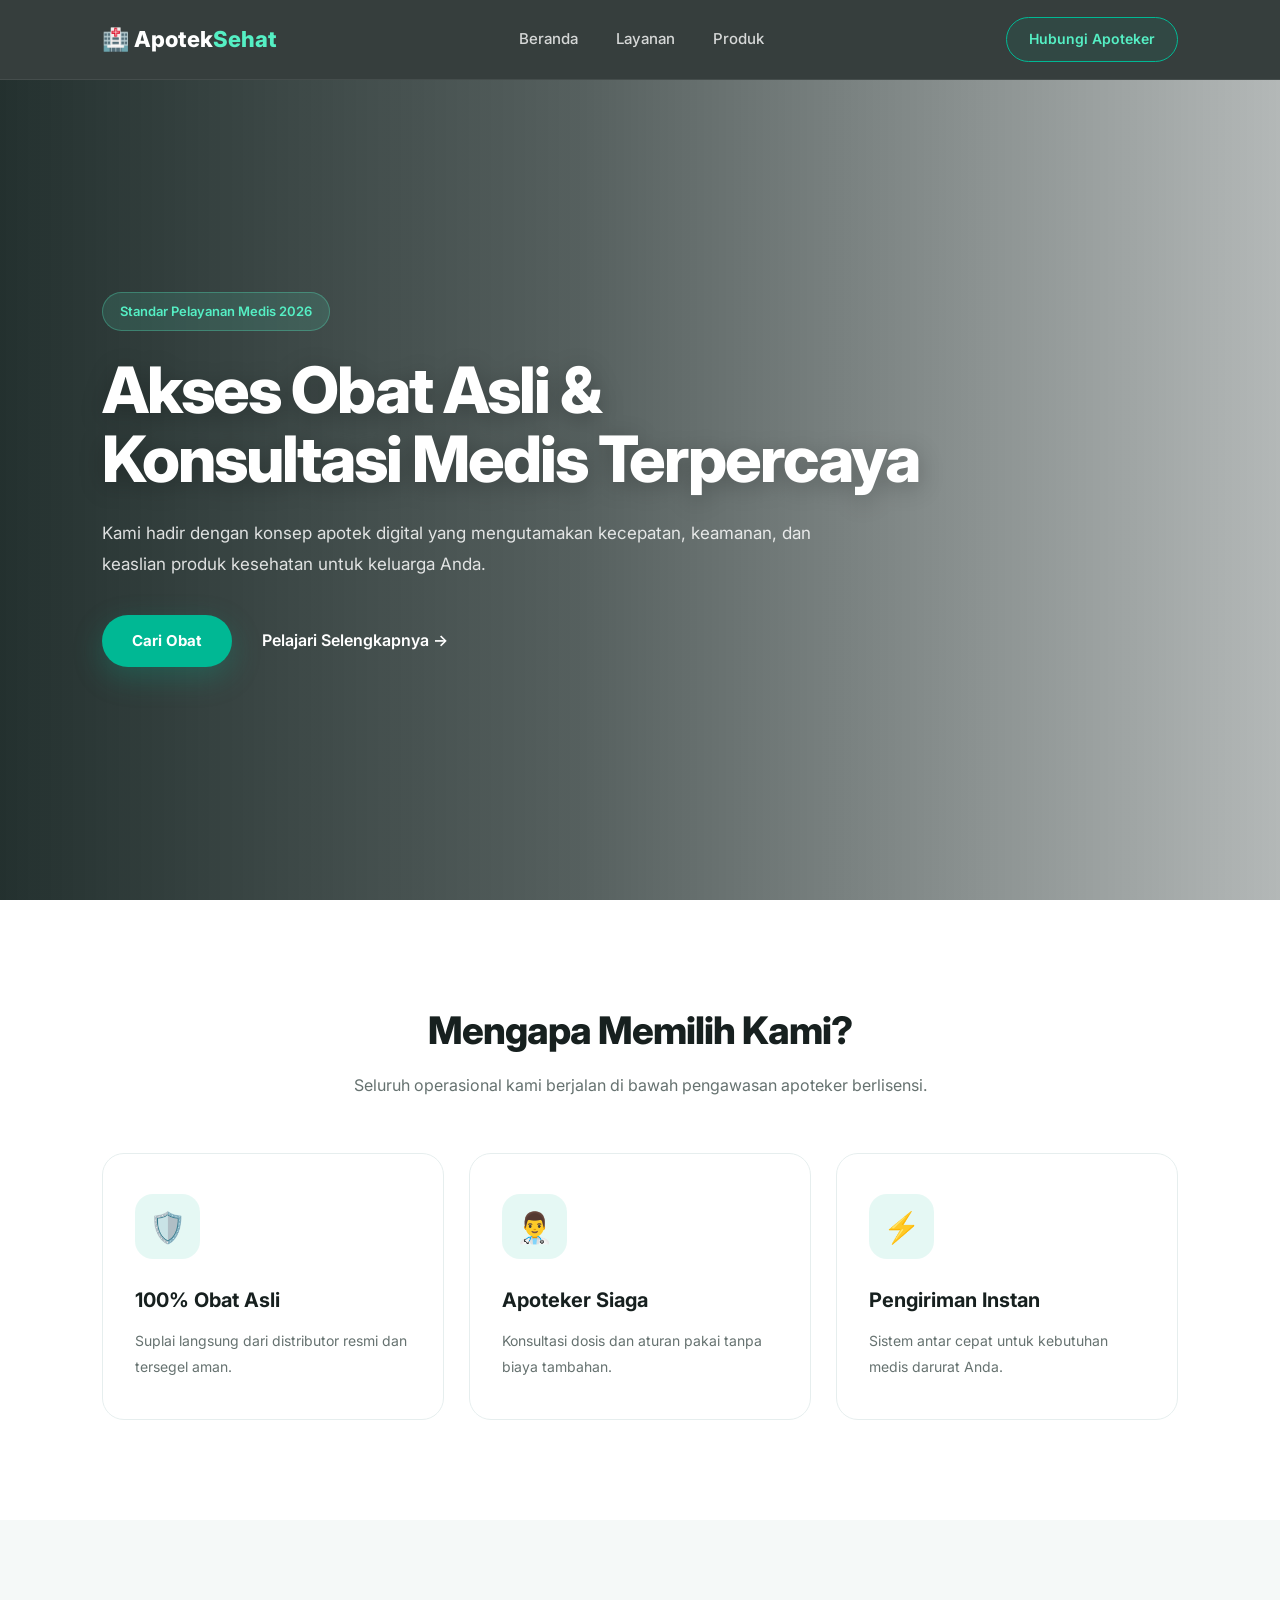
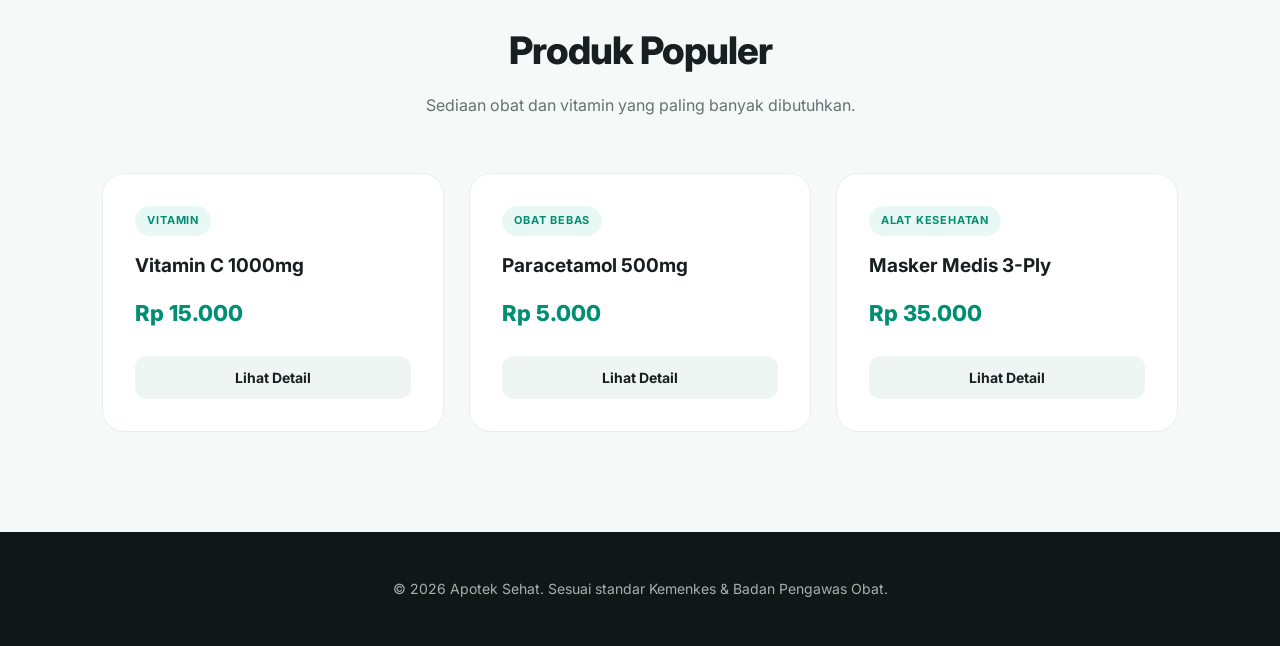
==== HTML/index.html @ 162c8055 "update" ====
<!doctype html>
<html lang="id">
  <head>
    <meta charset="UTF-8" />
    <meta name="viewport" content="width=device-width, initial-scale=1.0" />

    <title>Apotek Sehat - Solusi Medis Modern</title>

    <!-- Animate.css -->
    <link
      rel="stylesheet"
      href="https://cdnjs.cloudflare.com/ajax/libs/animate.css/4.1.1/animate.min.css"
    />

    <!-- CSS Lokal -->
    <link rel="stylesheet" href="/CSS/style.css" />
  </head>

  <body>

    <!-- ========================= -->
    <!-- NAVBAR -->
    <!-- ========================= -->

    <header class="animate__animated animate__fadeInDown">

      <div class="header-content">

        <!-- Logo -->
        <div class="logo">
          🏥 Apotek<span>Sehat</span>
        </div>

        <!-- Menu -->
        <nav>
          <a href="#home">Beranda</a>
          <a href="#layanan">Layanan</a>
          <a href="#produk">Produk</a>
        </nav>

        <!-- Tombol Kontak -->
        <div class="cta-header">
          <a href="#kontak" class="btn-secondary">
            Hubungi Apoteker
          </a>
        </div>

      </div>

    </header>


    <!-- ========================= -->
    <!-- HERO -->
    <!-- ========================= -->

    <section id="home" class="hero">

      <!-- Video Background -->
      <video
        autoplay
        muted
        loop
        playsinline
        class="hero-video"
      >
        <source
          src="/assets/Dokter-video.mp4"
          type="video/mp4"
        />

        Browser Anda tidak mendukung video.
      </video>


      <!-- Overlay agar tulisan mudah dibaca -->
      <div class="hero-overlay"></div>


      <!-- Isi Hero -->
      <div class="hero-content animate__animated animate__fadeInLeft">

        <!-- Badge -->
        <span class="badge">
          Standar Pelayanan Medis 2026
        </span>


        <!-- Judul -->
        <h1>
          Akses Obat Asli &<br />
          Konsultasi Medis Terpercaya
        </h1>


        <!-- Deskripsi -->
        <p>
          Kami hadir dengan konsep apotek digital yang mengutamakan
          kecepatan, keamanan, dan keaslian produk kesehatan untuk
          keluarga Anda.
        </p>


        <!-- Tombol -->
        <div class="hero-buttons">

          <a href="#produk" class="btn-primary">
            Cari Obat
          </a>

          <a href="#layanan" class="btn-link">
            Pelajari Selengkapnya →
          </a>

        </div>

      </div>

    </section>


    <!-- ========================= -->
    <!-- LAYANAN -->
    <!-- ========================= -->

    <section id="layanan" class="features">

      <div class="section-title">

        <h2>
          Mengapa Memilih Kami?
        </h2>

        <p>
          Seluruh operasional kami berjalan di bawah pengawasan
          apoteker berlisensi.
        </p>

      </div>


      <div class="feature-grid">

        <!-- Card 1 -->
        <div class="feature-card">

          <div class="icon">
            🛡️
          </div>

          <h3>
            100% Obat Asli
          </h3>

          <p>
            Suplai langsung dari distributor resmi dan
            tersegel aman.
          </p>

        </div>


        <!-- Card 2 -->
        <div class="feature-card">

          <div class="icon">
            👨‍⚕️
          </div>

          <h3>
            Apoteker Siaga
          </h3>

          <p>
            Konsultasi dosis dan aturan pakai tanpa biaya
            tambahan.
          </p>

        </div>


        <!-- Card 3 -->
        <div class="feature-card">

          <div class="icon">
            ⚡
          </div>

          <h3>
            Pengiriman Instan
          </h3>

          <p>
            Sistem antar cepat untuk kebutuhan medis
            darurat Anda.
          </p>

        </div>

      </div>

    </section>


    <!-- ========================= -->
    <!-- PRODUK -->
    <!-- ========================= -->

    <section id="produk" class="products">

      <div class="section-title">

        <h2>
          Produk Populer
        </h2>

        <p>
          Sediaan obat dan vitamin yang paling banyak
          dibutuhkan.
        </p>

      </div>


      <div class="product-grid">

        <!-- Produk 1 -->
        <div class="product-card">

          <span class="category">
            Vitamin
          </span>

          <h3>
            Vitamin C 1000mg
          </h3>

          <p class="price">
            Rp 15.000
          </p>

          <button class="btn-product">
            Lihat Detail
          </button>

        </div>


        <!-- Produk 2 -->
        <div class="product-card">

          <span class="category">
            Obat Bebas
          </span>

          <h3>
            Paracetamol 500mg
          </h3>

          <p class="price">
            Rp 5.000
          </p>

          <button class="btn-product">
            Lihat Detail
          </button>

        </div>


        <!-- Produk 3 -->
        <div class="product-card">

          <span class="category">
            Alat Kesehatan
          </span>

          <h3>
            Masker Medis 3-Ply
          </h3>

          <p class="price">
            Rp 35.000
          </p>

          <button class="btn-product">
            Lihat Detail
          </button>

        </div>

      </div>

    </section>


    <!-- ========================= -->
    <!-- FOOTER -->
    <!-- ========================= -->

    <footer id="kontak">

      <div class="footer-content">

        <p>
          &copy; 2026 Apotek Sehat.
          Sesuai standar Kemenkes & Badan Pengawas Obat.
        </p>

      </div>

    </footer>


    <!-- JavaScript Lokal -->
    <script src="/JS/script.js"></script>

  </body>
</html>
---- CSS/style.css ----
/* =========================================================
   GOOGLE FONT
   ========================================================= */

@import url('https://fonts.googleapis.com/css2?family=Inter:wght@400;500;600;700;800&display=swap');


/* =========================================================
   RESET
   ========================================================= */

* {
    margin: 0;
    padding: 0;
    box-sizing: border-box;
}

html {
    scroll-behavior: smooth;
}

body {
    font-family: 'Inter', sans-serif;
    background: #ffffff;
    color: #202729;
    line-height: 1.6;
    overflow-x: hidden;
}


/* =========================================================
   VARIABLE WARNA
   ========================================================= */

:root {
    --primary: #00b894;
    --primary-dark: #008f73;
    --primary-light: #55efc4;

    --dark: #17201f;
    --text: #273130;
    --text-light: #667270;

    --white: #ffffff;
    --bg-light: #f5f9f8;
    --border: #e6eeee;

    --shadow: 0 15px 40px rgba(0, 0, 0, 0.08);
}


/* =========================================================
   SELECTION TEXT
   ========================================================= */

::selection {
    background: var(--primary);
    color: white;
}


/* =========================================================
   NAVBAR
   ========================================================= */

header {
    position: sticky;
    top: 0;
    width: 100%;
    height: 80px;

    z-index: 1000;

    background: rgba(10, 20, 19, 0.82);

    backdrop-filter: blur(15px);
    -webkit-backdrop-filter: blur(15px);

    border-bottom: 1px solid rgba(255, 255, 255, 0.08);

    display: flex;
    align-items: center;
}


/* Isi navbar */

.header-content {
    width: 100%;

    display: flex;
    align-items: center;
    justify-content: space-between;

    padding: 0 8%;
}


/* =========================================================
   LOGO
   ========================================================= */

.logo {
    font-size: 22px;
    font-weight: 800;

    color: white;

    display: flex;
    align-items: center;

    white-space: nowrap;

    transition: 0.3s ease;
}

.logo span {
    color: var(--primary-light);
}

.logo:hover {
    transform: translateY(-2px);
}


/* =========================================================
   NAV MENU
   ========================================================= */

nav {
    display: flex;
    align-items: center;
    gap: 10px;
}

nav a {
    position: relative;

    color: rgba(255, 255, 255, 0.8);

    text-decoration: none;

    font-size: 15px;
    font-weight: 500;

    padding: 8px 14px;

    transition: 0.3s ease;
}


/* Garis bawah ketika hover */

nav a::after {
    content: "";

    position: absolute;

    left: 50%;
    bottom: 0;

    width: 0;
    height: 2px;

    background: var(--primary-light);

    transform: translateX(-50%);

    transition: 0.3s ease;
}

nav a:hover {
    color: white;
}

nav a:hover::after {
    width: 70%;
}


/* =========================================================
   TOMBOL HUBUNGI APOTEKER
   ========================================================= */

.btn-secondary {
    display: inline-block;

    border: 1px solid var(--primary);

    color: var(--primary-light);

    padding: 10px 22px;

    border-radius: 50px;

    text-decoration: none;

    font-size: 14px;
    font-weight: 600;

    background: rgba(0, 184, 148, 0.08);

    transition: all 0.3s ease;
}

.btn-secondary:hover {
    background: var(--primary);

    color: white;

    transform: translateY(-2px);

    box-shadow: 0 8px 20px rgba(0, 184, 148, 0.25);
}


/* =========================================================
   HERO
   ========================================================= */

.hero {
    position: relative;

    min-height: calc(100vh - 80px);

    display: flex;
    align-items: center;

    overflow: hidden;

    color: white;
}


/* =========================================================
   VIDEO BACKGROUND
   ========================================================= */

.hero-video {
    position: absolute;

    top: 0;
    left: 0;

    width: 100%;
    height: 100%;

    object-fit: cover;

    z-index: 0;
}


/* =========================================================
   OVERLAY VIDEO
   ========================================================= */

.hero-overlay {
    position: absolute;

    top: 0;
    left: 0;

    width: 100%;
    height: 100%;

    /*
       Overlay dibuat agak gelap supaya
       tulisan tetap mudah dibaca.
    */

    background:
        linear-gradient(
            90deg,
            rgba(5, 20, 18, 0.88) 0%,
            rgba(5, 20, 18, 0.68) 45%,
            rgba(5, 20, 18, 0.30) 100%
        );

    z-index: 1;
}


/* =========================================================
   HERO CONTENT
   ========================================================= */

.hero-content {
    position: relative;

    z-index: 2;

    width: 100%;
    max-width: 900px;

    margin-left: 8%;

    padding: 80px 20px 100px 0;
}


/* =========================================================
   BADGE
   ========================================================= */

.badge {
    display: inline-block;

    padding: 8px 17px;

    margin-bottom: 24px;

    border-radius: 50px;

    background: rgba(85, 239, 196, 0.13);

    border: 1px solid rgba(85, 239, 196, 0.3);

    color: var(--primary-light);

    font-size: 13px;
    font-weight: 600;

    backdrop-filter: blur(8px);

    animation: badgeFloat 3s ease-in-out infinite;
}

@keyframes badgeFloat {

    0%,
    100% {
        transform: translateY(0);
    }

    50% {
        transform: translateY(-4px);
    }
}


/* =========================================================
   HERO JUDUL
   ========================================================= */

.hero h1 {
    max-width: 850px;

    font-size: clamp(42px, 5vw, 68px);

    line-height: 1.08;

    font-weight: 800;

    letter-spacing: -2px;

    margin-bottom: 25px;

    color: white;

    text-shadow: 0 5px 25px rgba(0, 0, 0, 0.25);
}


/* =========================================================
   HERO PARAGRAPH
   ========================================================= */

.hero p {
    max-width: 720px;

    color: rgba(255, 255, 255, 0.84);

    font-size: 17px;

    line-height: 1.8;

    margin-bottom: 35px;
}


/* =========================================================
   HERO BUTTON
   ========================================================= */

.hero-buttons {
    display: flex;

    align-items: center;

    gap: 10px;
}


/* Tombol Cari Obat */

.btn-primary {
    display: inline-block;

    background: var(--primary);

    color: white;

    padding: 14px 30px;

    border-radius: 50px;

    text-decoration: none;

    font-weight: 700;

    font-size: 15px;

    box-shadow:
        0 10px 30px rgba(0, 184, 148, 0.25);

    transition: all 0.3s ease;
}

.btn-primary:hover {
    background: var(--primary-light);

    color: var(--dark);

    transform: translateY(-4px);

    box-shadow:
        0 15px 35px rgba(0, 184, 148, 0.35);
}


/* =========================================================
   LINK PELAJARI
   ========================================================= */

.btn-link {
    display: inline-block;

    color: white;

    text-decoration: none;

    font-weight: 600;

    padding: 14px 20px;

    transition: all 0.3s ease;
}

.btn-link:hover {
    color: var(--primary-light);

    transform: translateX(5px);
}


/* =========================================================
   SECTION GLOBAL
   ========================================================= */

.features,
.products {
    padding: 100px 8%;
}


/* =========================================================
   SECTION TITLE
   ========================================================= */

.section-title {
    text-align: center;

    max-width: 700px;

    margin: 0 auto 55px;
}

.section-title h2 {
    font-size: clamp(28px, 4vw, 38px);

    font-weight: 800;

    color: var(--dark);

    margin-bottom: 12px;

    letter-spacing: -1px;
}

.section-title p {
    color: var(--text-light);

    font-size: 16px;
}


/* =========================================================
   FEATURES
   ========================================================= */

.features {
    background: white;
}


/* Grid */

.feature-grid {
    display: grid;

    grid-template-columns:
        repeat(3, 1fr);

    gap: 25px;
}


/* Card */

.feature-card {
    position: relative;

    background: white;

    padding: 40px 32px;

    border-radius: 22px;

    border: 1px solid var(--border);

    overflow: hidden;

    transition:
        transform 0.35s ease,
        box-shadow 0.35s ease,
        border-color 0.35s ease;
}


/* Garis hijau atas */

.feature-card::before {
    content: "";

    position: absolute;

    top: 0;
    left: 0;

    width: 100%;
    height: 3px;

    background: linear-gradient(
        90deg,
        var(--primary),
        var(--primary-light)
    );

    transform: scaleX(0);

    transform-origin: left;

    transition: 0.35s ease;
}


/* Hover */

.feature-card:hover {
    transform: translateY(-10px);

    border-color: rgba(0, 184, 148, 0.3);

    box-shadow: var(--shadow);
}

.feature-card:hover::before {
    transform: scaleX(1);
}


/* Icon */

.feature-card .icon {
    width: 65px;
    height: 65px;

    display: flex;
    align-items: center;
    justify-content: center;

    border-radius: 18px;

    background: rgba(0, 184, 148, 0.1);

    font-size: 30px;

    margin-bottom: 25px;

    transition: 0.3s ease;
}

.feature-card:hover .icon {
    transform: scale(1.08) rotate(3deg);

    background: rgba(0, 184, 148, 0.16);
}


/* Judul */

.feature-card h3 {
    font-size: 20px;

    margin-bottom: 12px;

    color: var(--dark);
}


/* Paragraph */

.feature-card p {
    color: var(--text-light);

    font-size: 14px;

    line-height: 1.8;
}


/* =========================================================
   PRODUK
   ========================================================= */

.products {
    background: var(--bg-light);
}


/* Product Grid */

.product-grid {
    display: grid;

    grid-template-columns:
        repeat(3, 1fr);

    gap: 25px;
}


/* Product Card */

.product-card {
    position: relative;

    background: white;

    padding: 32px;

    border-radius: 22px;

    border: 1px solid var(--border);

    display: flex;

    flex-direction: column;

    overflow: hidden;

    transition:
        transform 0.35s ease,
        box-shadow 0.35s ease;
}

.product-card:hover {
    transform: translateY(-8px);

    box-shadow: var(--shadow);
}


/* Garis samping */

.product-card::after {
    content: "";

    position: absolute;

    left: 0;
    top: 20px;

    width: 3px;
    height: 0;

    background: var(--primary);

    border-radius: 0 5px 5px 0;

    transition: 0.35s ease;
}

.product-card:hover::after {
    height: calc(100% - 40px);
}


/* Category */

.product-card .category {
    width: fit-content;

    font-size: 11px;

    text-transform: uppercase;

    letter-spacing: 0.8px;

    color: var(--primary-dark);

    background: rgba(0, 184, 148, 0.09);

    padding: 6px 12px;

    border-radius: 50px;

    font-weight: 700;

    margin-bottom: 15px;
}


/* Product Name */

.product-card h3 {
    font-size: 19px;

    color: var(--dark);

    margin-bottom: 15px;
}


/* Price */

.product-card .price {
    font-size: 22px;

    color: var(--primary-dark);

    font-weight: 800;

    margin-bottom: 25px;
}


/* =========================================================
   BUTTON PRODUK
   ========================================================= */

.btn-product {
    width: 100%;

    padding: 13px;

    border: none;

    border-radius: 12px;

    background: #eef5f3;

    color: var(--dark);

    font-family: inherit;

    font-size: 14px;

    font-weight: 700;

    cursor: pointer;

    margin-top: auto;

    transition: all 0.3s ease;
}

.btn-product:hover {
    background: var(--primary);

    color: white;

    transform: translateY(-2px);

    box-shadow:
        0 8px 20px rgba(0, 184, 148, 0.2);
}


/* =========================================================
   FOOTER
   ========================================================= */

footer {
    background: #101817;

    padding: 45px 8%;

    color: rgba(255, 255, 255, 0.65);

    text-align: center;

    font-size: 14px;
}

.footer-content {
    max-width: 900px;

    margin: auto;
}

footer p {
    line-height: 1.7;
}


/* =========================================================
   ANIMASI SCROLL SEDERHANA
   ========================================================= */

.feature-card,
.product-card {
    animation: cardAppear 0.8s ease both;
}

@keyframes cardAppear {

    from {
        opacity: 0;
        transform: translateY(25px);
    }

    to {
        opacity: 1;
        transform: translateY(0);
    }
}


/* =========================================================
   RESPONSIVE TABLET
   ========================================================= */

@media (max-width: 900px) {

    .header-content {
        padding: 0 5%;
    }

    nav a {
        margin: 0 5px;
        padding: 8px;
    }

    .cta-header {
        display: none;
    }

    .hero-content {
        margin-left: 5%;
        margin-right: 5%;
    }

    .feature-grid,
    .product-grid {
        grid-template-columns: repeat(2, 1fr);
    }

}


/* =========================================================
   RESPONSIVE HP
   ========================================================= */

@media (max-width: 650px) {

    /* Navbar */

    header {
        height: 70px;
    }

    .header-content {
        padding: 0 5%;
    }

    .logo {
        font-size: 18px;
    }

    nav {
        gap: 0;
    }

    nav a {
        font-size: 12px;

        padding: 6px;
    }


    /* Hero */

    .hero {
        min-height: 700px;

        align-items: center;
    }

    .hero-overlay {
        background:
            linear-gradient(
                90deg,
                rgba(5, 20, 18, 0.88),
                rgba(5, 20, 18, 0.68)
            );
    }

    .hero-content {
        margin-left: 5%;
        margin-right: 5%;

        padding: 60px 0;
    }

    .hero h1 {
        font-size: 40px;

        letter-spacing: -1px;
    }

    .hero p {
        font-size: 15px;

        line-height: 1.7;
    }


    /* Button */

    .hero-buttons {
        flex-direction: column;

        align-items: flex-start;
    }

    .btn-primary {
        padding: 13px 25px;
    }

    .btn-link {
        padding-left: 5px;
    }


    /* Sections */

    .features,
    .products {
        padding: 75px 5%;
    }


    /* Grid */

    .feature-grid,
    .product-grid {
        grid-template-columns: 1fr;
    }


    /* Card */

    .feature-card,
    .product-card {
        padding: 30px 25px;
    }

}


/* =========================================================
   HP SANGAT KECIL
   ========================================================= */

@media (max-width: 400px) {

    .logo {
        font-size: 16px;
    }

    nav a {
        font-size: 11px;
        padding: 5px;
    }

    .hero h1 {
        font-size: 34px;
    }

    .hero p {
        font-size: 14px;
    }

}
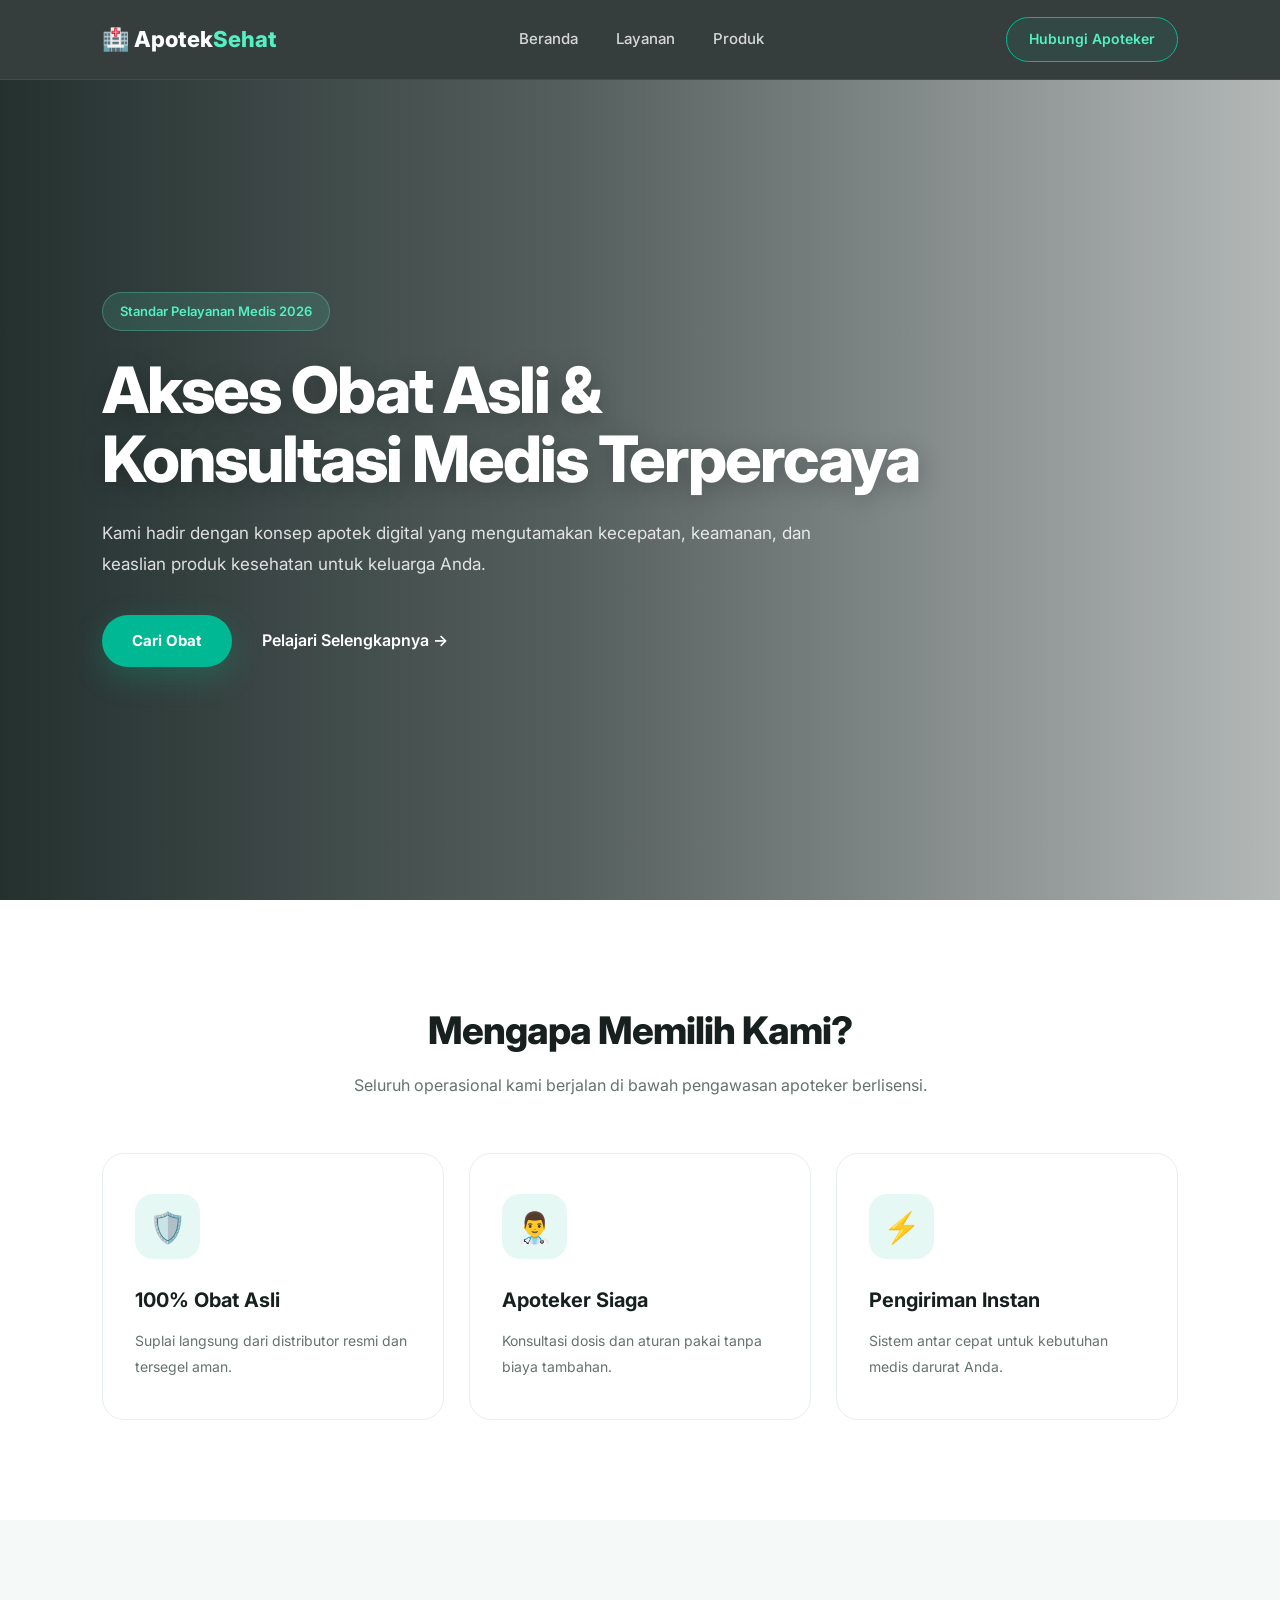
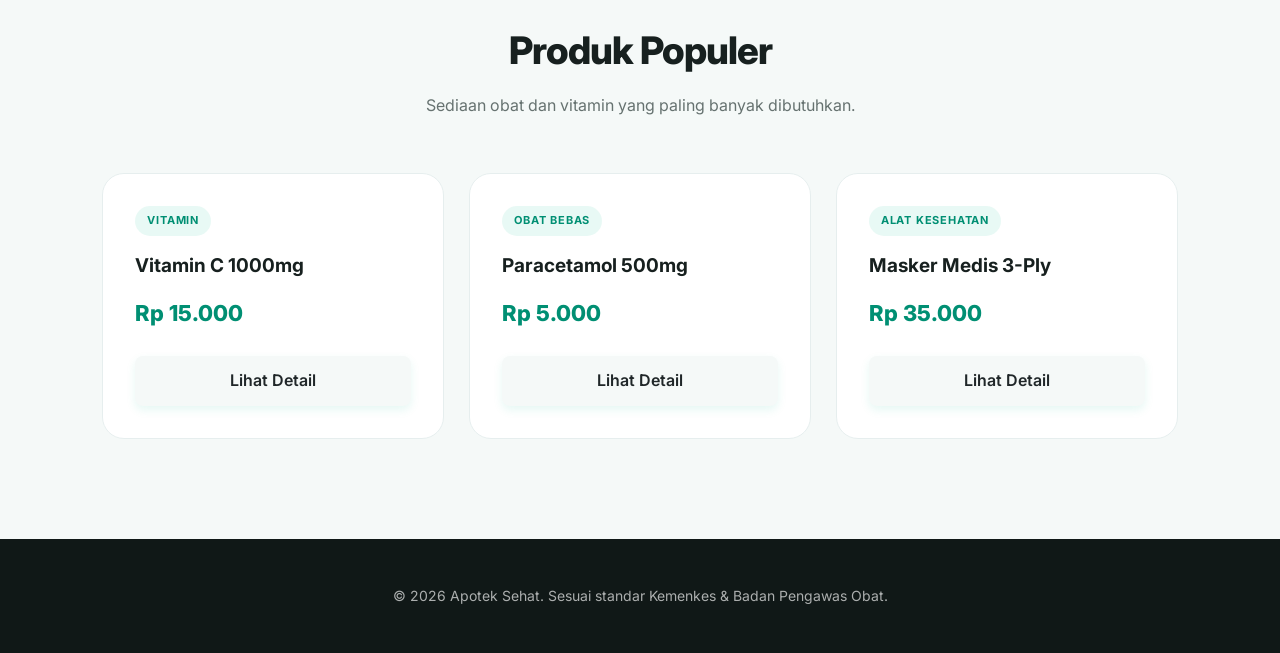
==== commit 3c137a14: "update detail obat obatan" ====
--- a/HTML/index.html
+++ b/HTML/index.html
@@ -9,6 +9,7 @@
     <!-- Animate.css -->
     <link
       rel="stylesheet"
+      href="../CSS/style.css"
       href="https://cdnjs.cloudflare.com/ajax/libs/animate.css/4.1.1/animate.min.css"
     />
 
@@ -17,19 +18,14 @@
   </head>
 
   <body>
-
     <!-- ========================= -->
     <!-- NAVBAR -->
     <!-- ========================= -->
 
     <header class="animate__animated animate__fadeInDown">
-
       <div class="header-content">
-
         <!-- Logo -->
-        <div class="logo">
-          🏥 Apotek<span>Sehat</span>
-        </div>
+        <div class="logo">🏥 Apotek<span>Sehat</span></div>
 
         <!-- Menu -->
         <nav>
@@ -40,51 +36,30 @@
 
         <!-- Tombol Kontak -->
         <div class="cta-header">
-          <a href="#kontak" class="btn-secondary">
-            Hubungi Apoteker
-          </a>
-        </div>
-
-      </div>
-
+          <a href="#kontak" class="btn-secondary"> Hubungi Apoteker </a>
+        </div>
+      </div>
     </header>
 
-
     <!-- ========================= -->
     <!-- HERO -->
     <!-- ========================= -->
 
     <section id="home" class="hero">
-
       <!-- Video Background -->
-      <video
-        autoplay
-        muted
-        loop
-        playsinline
-        class="hero-video"
-      >
-        <source
-          src="/assets/Dokter-video.mp4"
-          type="video/mp4"
-        />
+      <video autoplay muted loop playsinline class="hero-video">
+        <source src="/assets/Dokter-video.mp4" type="video/mp4" />
 
         Browser Anda tidak mendukung video.
       </video>
 
-
       <!-- Overlay agar tulisan mudah dibaca -->
       <div class="hero-overlay"></div>
 
-
       <!-- Isi Hero -->
       <div class="hero-content animate__animated animate__fadeInLeft">
-
         <!-- Badge -->
-        <span class="badge">
-          Standar Pelayanan Medis 2026
-        </span>
-
+        <span class="badge"> Standar Pelayanan Medis 2026 </span>
 
         <!-- Judul -->
         <h1>
@@ -92,228 +67,144 @@
           Konsultasi Medis Terpercaya
         </h1>
 
-
         <!-- Deskripsi -->
         <p>
-          Kami hadir dengan konsep apotek digital yang mengutamakan
-          kecepatan, keamanan, dan keaslian produk kesehatan untuk
-          keluarga Anda.
+          Kami hadir dengan konsep apotek digital yang mengutamakan kecepatan,
+          keamanan, dan keaslian produk kesehatan untuk keluarga Anda.
         </p>
-
 
         <!-- Tombol -->
         <div class="hero-buttons">
-
-          <a href="#produk" class="btn-primary">
-            Cari Obat
-          </a>
-
-          <a href="#layanan" class="btn-link">
-            Pelajari Selengkapnya →
-          </a>
-
-        </div>
-
-      </div>
-
+          <a href="#produk" class="btn-primary"> Cari Obat </a>
+
+          <a href="#layanan" class="btn-link"> Pelajari Selengkapnya → </a>
+        </div>
+      </div>
     </section>
 
-
     <!-- ========================= -->
     <!-- LAYANAN -->
     <!-- ========================= -->
 
     <section id="layanan" class="features">
-
       <div class="section-title">
-
-        <h2>
-          Mengapa Memilih Kami?
-        </h2>
+        <h2>Mengapa Memilih Kami?</h2>
 
         <p>
-          Seluruh operasional kami berjalan di bawah pengawasan
-          apoteker berlisensi.
+          Seluruh operasional kami berjalan di bawah pengawasan apoteker
+          berlisensi.
         </p>
-
-      </div>
-
+      </div>
 
       <div class="feature-grid">
-
         <!-- Card 1 -->
         <div class="feature-card">
-
-          <div class="icon">
-            🛡️
-          </div>
-
-          <h3>
-            100% Obat Asli
-          </h3>
-
-          <p>
-            Suplai langsung dari distributor resmi dan
-            tersegel aman.
-          </p>
-
-        </div>
-
+          <div class="icon">🛡️</div>
+
+          <h3>100% Obat Asli</h3>
+
+          <p>Suplai langsung dari distributor resmi dan tersegel aman.</p>
+        </div>
 
         <!-- Card 2 -->
         <div class="feature-card">
-
-          <div class="icon">
-            👨‍⚕️
-          </div>
-
-          <h3>
-            Apoteker Siaga
-          </h3>
-
-          <p>
-            Konsultasi dosis dan aturan pakai tanpa biaya
-            tambahan.
-          </p>
-
-        </div>
-
+          <div class="icon">👨‍⚕️</div>
+
+          <h3>Apoteker Siaga</h3>
+
+          <p>Konsultasi dosis dan aturan pakai tanpa biaya tambahan.</p>
+        </div>
 
         <!-- Card 3 -->
         <div class="feature-card">
-
-          <div class="icon">
-            ⚡
-          </div>
-
-          <h3>
-            Pengiriman Instan
-          </h3>
-
-          <p>
-            Sistem antar cepat untuk kebutuhan medis
-            darurat Anda.
-          </p>
-
-        </div>
-
-      </div>
-
+          <div class="icon">⚡</div>
+
+          <h3>Pengiriman Instan</h3>
+
+          <p>Sistem antar cepat untuk kebutuhan medis darurat Anda.</p>
+        </div>
+      </div>
     </section>
 
-
     <!-- ========================= -->
     <!-- PRODUK -->
     <!-- ========================= -->
 
     <section id="produk" class="products">
-
       <div class="section-title">
-
-        <h2>
-          Produk Populer
-        </h2>
-
-        <p>
-          Sediaan obat dan vitamin yang paling banyak
-          dibutuhkan.
-        </p>
-
-      </div>
-
+        <h2>Produk Populer</h2>
+
+        <p>Sediaan obat dan vitamin yang paling banyak dibutuhkan.</p>
+      </div>
 
       <div class="product-grid">
-
         <!-- Produk 1 -->
         <div class="product-card">
-
-          <span class="category">
-            Vitamin
-          </span>
-
-          <h3>
-            Vitamin C 1000mg
-          </h3>
-
-          <p class="price">
-            Rp 15.000
-          </p>
-
-          <button class="btn-product">
-            Lihat Detail
-          </button>
-
-        </div>
-
+          <span class="category"> Vitamin </span>
+
+          <h3>Vitamin C 1000mg</h3>
+
+          <p class="price">Rp 15.000</p>
+
+          <a
+            href="detail-produk.html"
+            class="btn-product"
+            target="_self"
+            style="text-align: center; text-decoration: none; display: block"
+            >Lihat Detail</a
+          >
+        </div>
 
         <!-- Produk 2 -->
         <div class="product-card">
-
-          <span class="category">
-            Obat Bebas
-          </span>
-
-          <h3>
-            Paracetamol 500mg
-          </h3>
-
-          <p class="price">
-            Rp 5.000
-          </p>
-
-          <button class="btn-product">
-            Lihat Detail
-          </button>
-
-        </div>
-
+          <span class="category"> Obat Bebas </span>
+
+          <h3>Paracetamol 500mg</h3>
+
+          <p class="price">Rp 5.000</p>
+
+          <a
+            href="detail-produk.html"
+            class="btn-product"
+            target="_self"
+            style="text-align: center; text-decoration: none; display: block"
+            >Lihat Detail</a
+          >
+        </div>
 
         <!-- Produk 3 -->
         <div class="product-card">
-
-          <span class="category">
-            Alat Kesehatan
-          </span>
-
-          <h3>
-            Masker Medis 3-Ply
-          </h3>
-
-          <p class="price">
-            Rp 35.000
-          </p>
-
-          <button class="btn-product">
-            Lihat Detail
-          </button>
-
-        </div>
-
-      </div>
-
+          <span class="category"> Alat Kesehatan </span>
+
+          <h3>Masker Medis 3-Ply</h3>
+
+          <p class="price">Rp 35.000</p>
+
+          <a
+            href="detail-produk.html"
+            class="btn-product"
+            target="_self"
+            style="text-align: center; text-decoration: none; display: block"
+            >Lihat Detail</a
+          >
+        </div>
+      </div>
     </section>
 
-
     <!-- ========================= -->
     <!-- FOOTER -->
     <!-- ========================= -->
 
     <footer id="kontak">
-
       <div class="footer-content">
-
         <p>
-          &copy; 2026 Apotek Sehat.
-          Sesuai standar Kemenkes & Badan Pengawas Obat.
+          &copy; 2026 Apotek Sehat. Sesuai standar Kemenkes & Badan Pengawas
+          Obat.
         </p>
-
-      </div>
-
+      </div>
     </footer>
-
 
     <!-- JavaScript Lokal -->
     <script src="/JS/script.js"></script>
-
   </body>
-</html>+</html>
--- a/CSS/style.css
+++ b/CSS/style.css
@@ -761,46 +761,33 @@
    ========================================================= */
 
 .btn-product {
-    width: 100%;
-
-    padding: 13px;
-
-    border: none;
-
-    border-radius: 12px;
-
-    background: #eef5f3;
-
-    color: var(--dark);
-
-    font-family: inherit;
-
-    font-size: 14px;
-
-    font-weight: 700;
-
-    cursor: pointer;
-
-    margin-top: auto;
-
-    transition: all 0.3s ease;
+    background-color: var(--bg-light); /* Mengubah background menjadi Hijau Medis */
+    color           : var(--black); /* Teks putih menjadi sangat kontras di atas hijau */
+    border          : none;
+    padding         : 12px;
+    border-radius   : 8px;
+    font-weight     : 600;
+    cursor          : pointer;
+    width           : 100%;
+    margin-top      : auto;
+    text-align      : center;
+    text-decoration : none;
+    display         : block;
+    transition      : all 0.3s ease;
+    box-shadow      : 0 4px 10px rgba(0, 184, 148, 0.1); /* Memberikan efek bayangan halus */
 }
 
 .btn-product:hover {
-    background: var(--primary);
-
-    color: white;
-
-    transform: translateY(-2px);
-
-    box-shadow:
-        0 8px 20px rgba(0, 184, 148, 0.2);
-}
-
-
-/* =========================================================
+    background-color: var(--primary-dark); /* Hijau sedikit lebih gelap saat disentuh kursor */
+    color: white; 
+    transform       : translateY(-2px); /* Efek melayang modern */
+    box-shadow      : 0 6px 14px rgba(0, 184, 148, 0.2);
+}
+
+
+  /* =========================================================
    FOOTER
-   ========================================================= */
+    =========================================================  */
 
 footer {
     background: #101817;
@@ -1013,5 +1000,5 @@
     .hero p {
         font-size: 14px;
     }
-
-}+}
+
